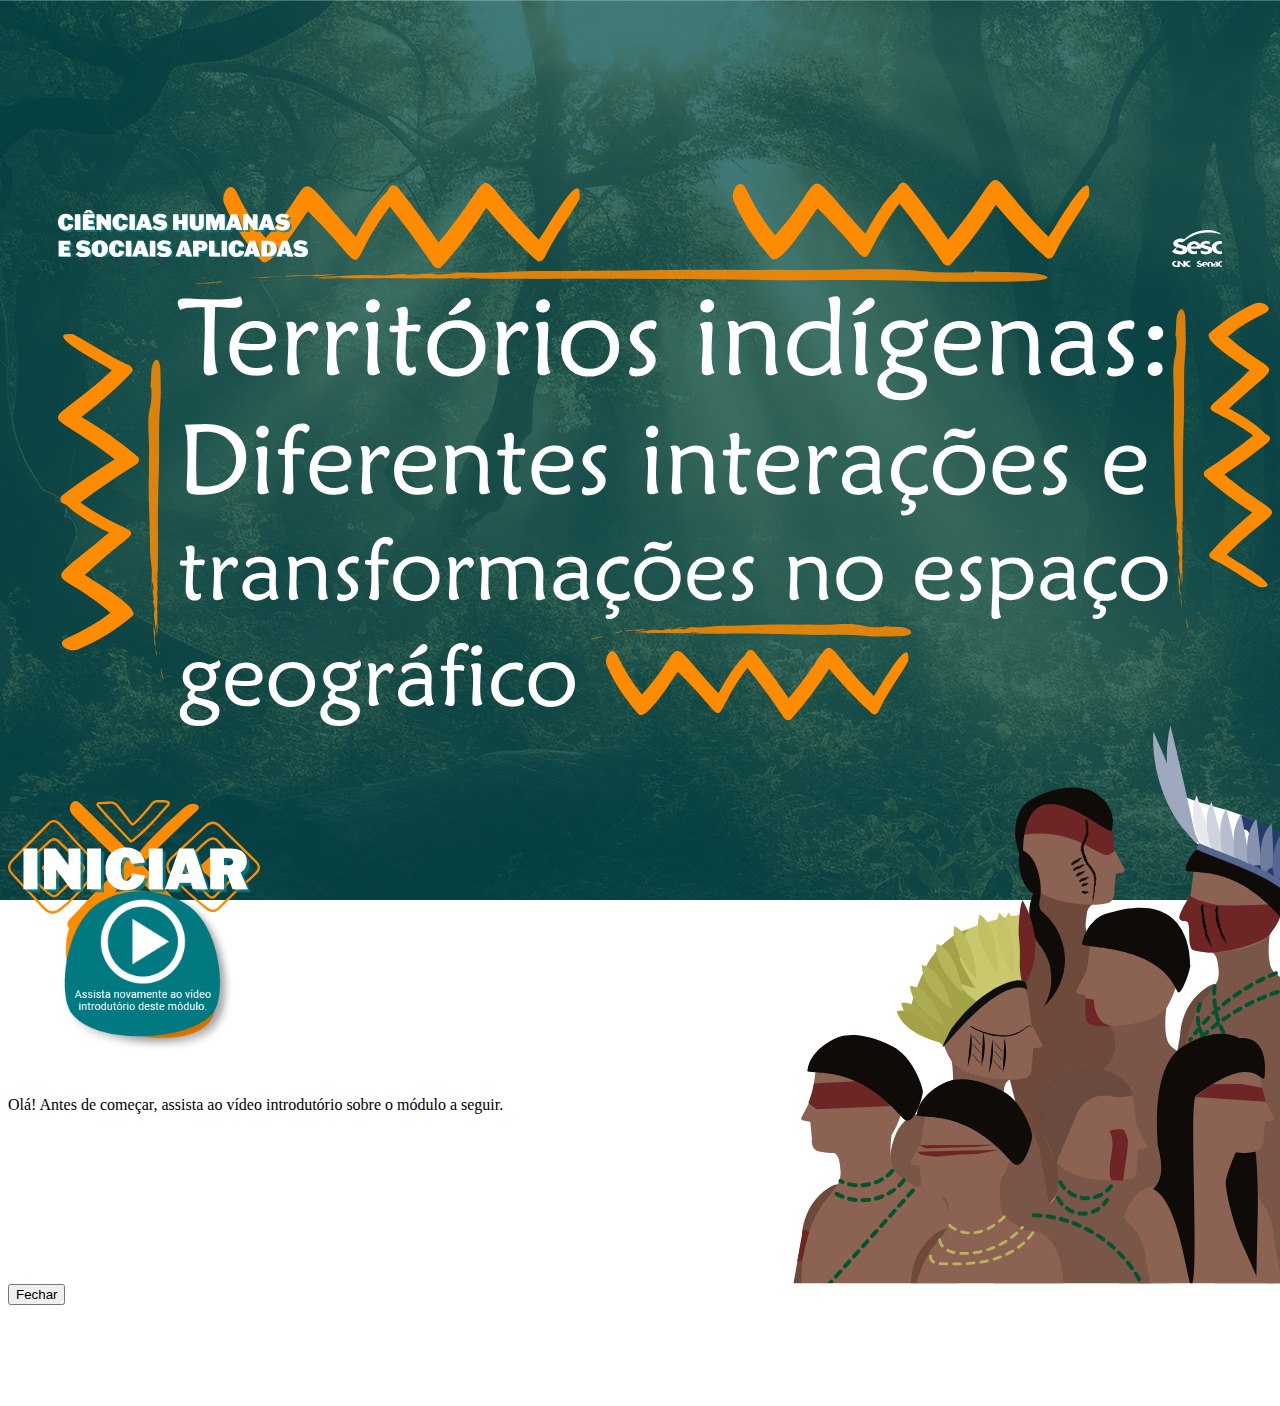
==== index.html @ 5494e63e "commit1" ====
<!DOCTYPE html>
<html lang="en">
    <head>
        <meta charset="UTF-8">
        <meta http-equiv="X-UA-Compatible" content="IE=edge">
        <meta name="viewport" content="width=device-width, initial-scale=1.0">
        <!-- Bootstrap CSS v5.0.2 -->      
        <link rel="stylesheet" href="assets/bootstrap/bootstrap.min.css">
        <link rel="stylesheet" href="assets/css/animate.min.css" />
        <link rel="stylesheet" href="assets/fa/css/all.min.css">
        <link rel="stylesheet" href="animate.min.css">
        <link rel="stylesheet" href="custom.css">
        <title>Tela inicial</title>
    </head>
    <body>
        <div class="container">
            
            <h2 style="color: white; font-size: 22px; margin-top: 30px" class="animate__animated animate__backInDown h2titulo">
                <img src="img/tela_inicial/area.svg" alt="">
            </h2>
            <img src="img/tela_inicial/logo.svg" class="logo3" alt="">
            <img src="img/Video_apresentacao_pq_layout.png" class="btVideo2 imgVideo btVideo" data-bs-toggle="modal" data-bs-target="#modal-video" aria-hidden="true" alt="">

            <div class="inicial d-flex justify-space-between">
                <!-- <div class="d-none d-xl-block img-menina animate__animated animate__fadeInUp animate__delay-1s"></div> -->
                <div class="titulo-menu">
                    <div class="titulo">
                        <img src="img/tela_inicial/Titulo.svg" class="img-fluid animate__animated animate__backInDown tituloImg">
                    </div>
                    
                    <!-- <button type="button" class="imgVideo btVideo" data-bs-toggle="modal" data-bs-target="#modal-video" aria-hidden="true"></button> -->
                    <nav class="menu">
                        <ul class="d-flex justify-content-evenly flex-wrap">
                            <li><a href="conteudo/1_fenomenosocial/index.html?page=1"  class="bt-fenomeno animate__animated animate__fadeInLeft" target="_blank" title="Fenômeno Social"></a></li>
                            <!-- <li><a href="conteudo/2_disputas_territoriais/index.html?page=1" class="bt-disputas animate__animated animate__fadeInLeft" target="_blank" title="Disputas territoriais"></a></li>
                            <li><a href="conteudo/3_juventude/index.html?page=1" class="bt-fronteiras animate__animated animate__fadeInLeft" target="_blank" title="As fronteiras urbanas, fronteiras culturais e a juventude"></a></li>
                            <li><a href="conteudo/4_questoes_ambientais/index.html?page=1"  class="bt-questoes animate__animated animate__fadeInLeft" target="_blank" title="Questões ambientais"></a></li>
                            <li><a href="conteudo/5_referencias/index.html?page=1" class="bt-referencias animate__animated animate__fadeInLeft" target="_blank" title="Referências"></a></li>
                         -->
                        </ul>
                    </nav>
                </div>
            </div>
                <div class="d-none d-xl-block img-menino animate__animated animate__fadeInDown animate__delay-1s"></div>
        </div>
        <!-- <div class="box">
            
            <div class="d-none d-xl-block img-menino animate__animated animate__fadeInDown animate__delay-1s"></div>
        </div> -->
        
        <div class="backdrop" aria-hidden="true">
            <div class="modal-intro">
              <p>Olá! Antes de começar, assista ao vídeo introdutório sobre o módulo a seguir.</p>
              <div class="embed-responsive embed-responsive-16by9">
                <iframe class="ytb embed-responsive-item" src="https://www.youtube.com/embed/ACyc3A1-C34?si=5QGwlohZGbr4dypa" title="YouTube video player" frameborder="0" allow="accelerometer; autoplay; clipboard-write; encrypted-media; gyroscope; picture-in-picture; web-share" allowfullscreen></iframe>
            </div>
              
              <div class="footer">
                    <button class="botao-fechar">Fechar</button>
                </div>
            </div>
        </div>
   

        <!-- Bootstrap JavaScript Libraries -->
        <script src="assets/bootstrap/bootstrap.bundle.min.js"></script>
        <!--Jquery-->
        <script src="assets/js/jquery-3.6.0.min.js"></script>
        <script src="assets/js/telaInicial.js"></script>
        <script>
            var scriptElem=document.createElement("script");
            scriptElem.src="https://plugin.handtalk.me/web/latest/handtalk.min.js",
            scriptElem.charset="UTF-8",
            scriptElem.onload=function(){
                window.ht = new HT({
                    token:"bf5b7efb148a829a126a0e0c9fd533bf",
                    align:"top",
                    videoEnabled: true,
                    ytEmbedReplace: true,           
                    mobileConfig:{align:"right",
                                    actionsAlign:"top",
                                    customButtonStyle:{
                                        borderRadius:"6px",
                                        size:"38px",
                                        horizontalMargin:"13px",
                                        bottomMargin:"140px",
                                        rightMargin:"40px"}
                                    }
                    });        
                $('.ht-skip').attr("aria-hidden","true")
            },
            document.body.appendChild(scriptElem);
        </script>
    </body>
</html>
---- custom.css ----
body{
    background: url('img/tela_inicial/bg.jpg') no-repeat;
    background-attachment: fixed;
    background-size: cover;
    position: relative;
    overflow: hidden;
}
.h2titulo{
    position: absolute;
    left: 0;
}
.h2titulo{
    width: 250px;
    margin-left: 50px;
}
.tituloImg{
    margin-left: 50px;
}
.container{
    padding: 0 !important;
    max-width: 100%;
    width: 100%;
    height: 100vh;
}
.menu{
    width: 990px;
}
.box{
    width: 100%;
    height: 100vh;
    position: relative;
}
.img-menina{
    background: url('assets/objetos/img-menina.jpg') no-repeat;
    background-position: top center;
    width: 490px;
    height: 100vh;
}

.img-menino{
    background: url('img/tela_inicial/indios.svg') no-repeat;
    background-position: top center;
    width: 45%;
    height: 78vh;
    right: -5%;
    bottom: -9%;
    position: absolute;
}
.titulo{
    margin-top: 180px;
    margin-left: auto;
    margin-right: auto;
    text-align: center;
    margin-bottom: 70px;
}
.menu ul{padding: 0;}
.menu li{
    list-style: none;
    width: 295px;
    height: 72px;
    margin-bottom: 20px;
}
.menu a{
    width: 322px;
    height: 133px;
    background-repeat: no-repeat;
    display: block;
}


.bt-fenomeno{
    background: url('img/tela_inicial/bt_iniciar.svg') no-repeat;
    animation-delay: 2s;
    transition: all ease 0.3s;
}
.bt-fenomeno:hover{
    height: 140px;
    transform: scale(1.1);
}
.bt-disputas{
    background: url('assets/objetos/bt04.png') no-repeat;
    animation-delay: 3s;
}
.bt-disputas:hover{
    background: url('assets/objetos/bt04_.png') no-repeat;
}
.bt-fronteiras{
    background: url('assets/objetos/bt05.png') no-repeat;
    animation-delay: 4s;
}
.bt-fronteiras:hover{
    background: url('assets/objetos/bt05_.png') no-repeat;
}
.bt-questoes{
    background: url('assets/objetos/bt06.png') no-repeat;
    animation-delay: 5s;
}
.bt-questoes:hover{
    background: url('assets/objetos/bt06_.png') no-repeat;
}
.bt-referencias{
    background: url('assets/objetos/bt07.png') no-repeat;
    animation-delay: 6s;
}
.bt-referencias:hover{
    background: url('assets/objetos/bt07_.png') no-repeat;
}

.logo3{
    position: absolute;
    width: 50px;
    right: 50px;
    top: 50px;
}
.btVideo2{
    position: absolute;
    bottom: 250px;
    left: 50px;
    width: 180px;
}
@media screen and (max-width: 768px){
    .inicial{
        align-items: center;
        flex-direction: column;
        display: flex;
    }
    .menu{
        width: 100%;
    }
    .menu ul{
        flex-direction: column;
        align-items: center;
        padding: 0;
    }
    .menu li a{
        animation-delay: 1s !important;
    }
    .titulo{
        margin-top: 100px;
        padding: 0 20px;
    }
}
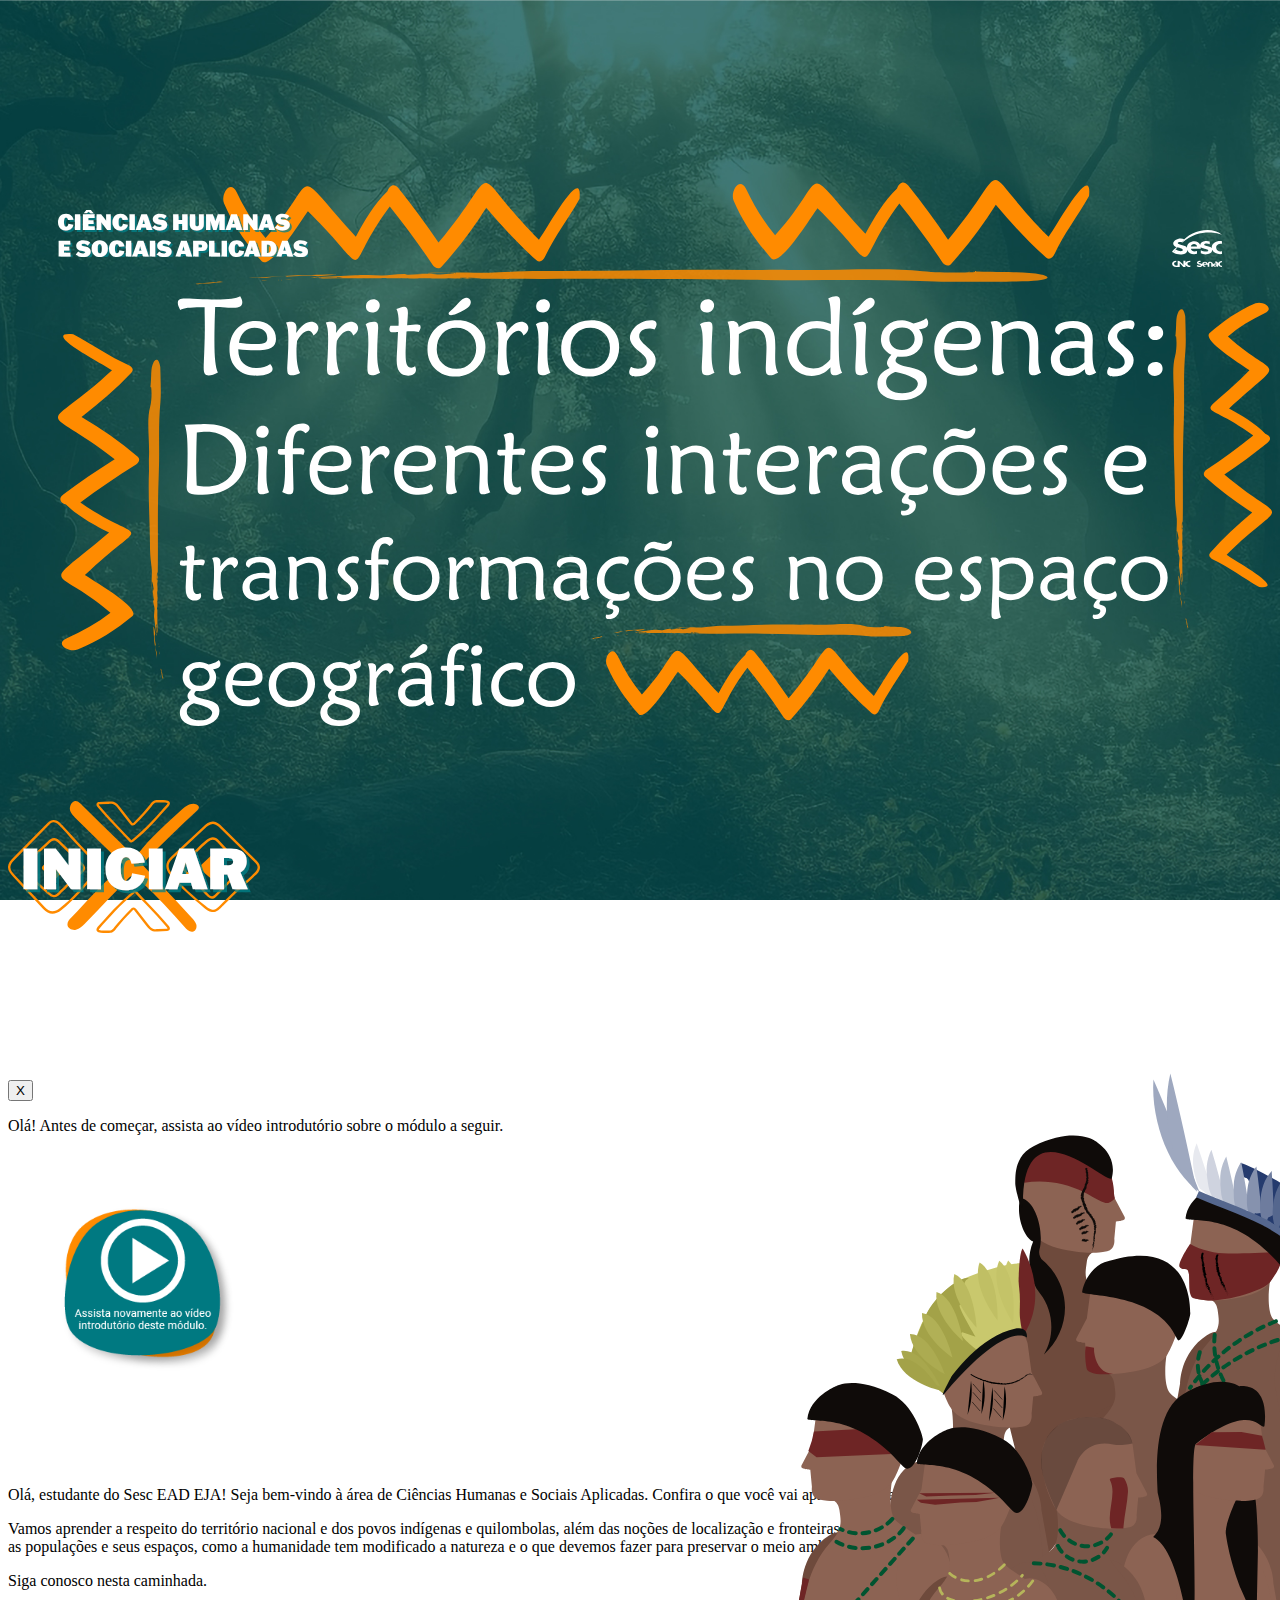
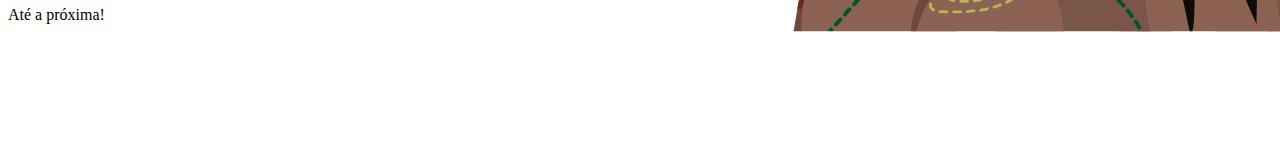
==== commit 36f3c858: "ajuste" ====
--- a/index.html
+++ b/index.html
@@ -1,95 +1,120 @@
 <!DOCTYPE html>
 <html lang="en">
-    <head>
-        <meta charset="UTF-8">
-        <meta http-equiv="X-UA-Compatible" content="IE=edge">
-        <meta name="viewport" content="width=device-width, initial-scale=1.0">
-        <!-- Bootstrap CSS v5.0.2 -->      
-        <link rel="stylesheet" href="assets/bootstrap/bootstrap.min.css">
-        <link rel="stylesheet" href="assets/css/animate.min.css" />
-        <link rel="stylesheet" href="assets/fa/css/all.min.css">
-        <link rel="stylesheet" href="animate.min.css">
-        <link rel="stylesheet" href="custom.css">
-        <title>Tela inicial</title>
-    </head>
-    <body>
-        <div class="container">
-            
-            <h2 style="color: white; font-size: 22px; margin-top: 30px" class="animate__animated animate__backInDown h2titulo">
-                <img src="img/tela_inicial/area.svg" alt="">
-            </h2>
-            <img src="img/tela_inicial/logo.svg" class="logo3" alt="">
-            <img src="img/Video_apresentacao_pq_layout.png" class="btVideo2 imgVideo btVideo" data-bs-toggle="modal" data-bs-target="#modal-video" aria-hidden="true" alt="">
 
-            <div class="inicial d-flex justify-space-between">
-                <!-- <div class="d-none d-xl-block img-menina animate__animated animate__fadeInUp animate__delay-1s"></div> -->
-                <div class="titulo-menu">
-                    <div class="titulo">
-                        <img src="img/tela_inicial/Titulo.svg" class="img-fluid animate__animated animate__backInDown tituloImg">
-                    </div>
-                    
-                    <!-- <button type="button" class="imgVideo btVideo" data-bs-toggle="modal" data-bs-target="#modal-video" aria-hidden="true"></button> -->
-                    <nav class="menu">
-                        <ul class="d-flex justify-content-evenly flex-wrap">
-                            <li><a href="conteudo/1_fenomenosocial/index.html?page=1"  class="bt-fenomeno animate__animated animate__fadeInLeft" target="_blank" title="Fenômeno Social"></a></li>
-                            <!-- <li><a href="conteudo/2_disputas_territoriais/index.html?page=1" class="bt-disputas animate__animated animate__fadeInLeft" target="_blank" title="Disputas territoriais"></a></li>
+<head>
+    <meta charset="UTF-8">
+    <meta http-equiv="X-UA-Compatible" content="IE=edge">
+    <meta name="viewport" content="width=device-width, initial-scale=1.0">
+    <!-- Bootstrap CSS v5.0.2 -->
+    <link rel="stylesheet" href="assets/bootstrap/bootstrap.min.css">
+    <link rel="stylesheet" href="assets/css/animate.min.css" />
+    <link rel="stylesheet" href="assets/fa/css/all.min.css">
+    <link rel="stylesheet" href="animate.min.css">
+    <link rel="stylesheet" href="custom.css">
+    <title>Tela inicial</title>
+</head>
+
+<body>
+    <div class="container">
+
+        <h2 style="color: white; font-size: 22px; margin-top: 30px"
+            class="animate__animated animate__backInDown h2titulo">
+            <img src="img/tela_inicial/area.svg" class="tituloprincipal" alt="">
+        </h2>
+        <img src="img/tela_inicial/logo.svg" class="logo3" alt="">
+        <img src="img/Video_apresentacao_pq_layout.png" class="btVideo2 imgVideo btVideo" data-bs-toggle="modal"
+            data-bs-target="#modal-video" aria-hidden="true" alt="">
+        <div class="inicial d-flex justify-space-between">
+            <!-- <div class="d-none d-xl-block img-menina animate__animated animate__fadeInUp animate__delay-1s"></div> -->
+            <div class="titulo-menu">
+                <div class="titulo">
+                    <img src="img/tela_inicial/Titulo.svg"
+                        class="img-fluid animate__animated animate__backInDown tituloImg">
+                </div>
+
+                <!-- <button type="button" class="imgVideo btVideo" data-bs-toggle="modal" data-bs-target="#modal-video" aria-hidden="true"></button> -->
+                <nav class="menu">
+                    <ul class="d-flex justify-content-evenly flex-wrap">
+                        <li><a href="conteudo/1_fenomenosocial/index.html?page=1"
+                                class="bt-fenomeno animate__animated animate__fadeInLeft" target="_blank"
+                                title="Fenômeno Social"></a></li>
+                        <!-- <li><a href="conteudo/2_disputas_territoriais/index.html?page=1" class="bt-disputas animate__animated animate__fadeInLeft" target="_blank" title="Disputas territoriais"></a></li>
                             <li><a href="conteudo/3_juventude/index.html?page=1" class="bt-fronteiras animate__animated animate__fadeInLeft" target="_blank" title="As fronteiras urbanas, fronteiras culturais e a juventude"></a></li>
                             <li><a href="conteudo/4_questoes_ambientais/index.html?page=1"  class="bt-questoes animate__animated animate__fadeInLeft" target="_blank" title="Questões ambientais"></a></li>
                             <li><a href="conteudo/5_referencias/index.html?page=1" class="bt-referencias animate__animated animate__fadeInLeft" target="_blank" title="Referências"></a></li>
                          -->
-                        </ul>
-                    </nav>
-                </div>
+                    </ul>
+                </nav>
             </div>
-                <div class="d-none d-xl-block img-menino animate__animated animate__fadeInDown animate__delay-1s"></div>
         </div>
-        <!-- <div class="box">
+        <div class="d-none d-xl-block img-menino animate__animated animate__fadeInDown animate__delay-1s"></div>
+    </div>
+    <!-- <div class="box">
             
             <div class="d-none d-xl-block img-menino animate__animated animate__fadeInDown animate__delay-1s"></div>
         </div> -->
-        
-        <div class="backdrop" aria-hidden="true">
-            <div class="modal-intro">
-              <p>Olá! Antes de começar, assista ao vídeo introdutório sobre o módulo a seguir.</p>
-              <div class="embed-responsive embed-responsive-16by9">
-                <iframe class="ytb embed-responsive-item" src="https://www.youtube.com/embed/ACyc3A1-C34?si=5QGwlohZGbr4dypa" title="YouTube video player" frameborder="0" allow="accelerometer; autoplay; clipboard-write; encrypted-media; gyroscope; picture-in-picture; web-share" allowfullscreen></iframe>
-            </div>
-              
-              <div class="footer">
-                    <button class="botao-fechar">Fechar</button>
+
+    <div class="backdrop">
+        <div class="modal-video">
+            <div class="wrapper">
+                <button id="fechar-video">X</button>
+                <p>Olá! Antes de começar, assista ao vídeo introdutório sobre o módulo a seguir.</p>
+                <div class="embed-responsive embed-responsive-16by9">
+                    <iframe class="ytb embed-responsive-item" width="560" height="315"
+                        src="https://www.youtube.com/embed/corOvwp9TAw?si=p3zNtSF4czea5FwX" title="YouTube video player"
+                        frameborder="0"
+                        allow="accelerometer; autoplay; clipboard-write; encrypted-media; gyroscope; picture-in-picture; web-share"
+                        allowfullscreen></iframe>
                 </div>
             </div>
-        </div>
-   
 
-        <!-- Bootstrap JavaScript Libraries -->
-        <script src="assets/bootstrap/bootstrap.bundle.min.js"></script>
-        <!--Jquery-->
-        <script src="assets/js/jquery-3.6.0.min.js"></script>
-        <script src="assets/js/telaInicial.js"></script>
-        <script>
-            var scriptElem=document.createElement("script");
-            scriptElem.src="https://plugin.handtalk.me/web/latest/handtalk.min.js",
-            scriptElem.charset="UTF-8",
-            scriptElem.onload=function(){
-                window.ht = new HT({
-                    token:"bf5b7efb148a829a126a0e0c9fd533bf",
-                    align:"top",
-                    videoEnabled: true,
-                    ytEmbedReplace: true,           
-                    mobileConfig:{align:"right",
-                                    actionsAlign:"top",
-                                    customButtonStyle:{
-                                        borderRadius:"6px",
-                                        size:"38px",
-                                        horizontalMargin:"13px",
-                                        bottomMargin:"140px",
-                                        rightMargin:"40px"}
-                                    }
-                    });        
-                $('.ht-skip').attr("aria-hidden","true")
-            },
-            document.body.appendChild(scriptElem);
-        </script>
-    </body>
-</html>
+            <div class="only-print sr-only">
+                <p>Olá, estudante do Sesc EAD EJA! Seja bem-vindo à área de Ciências Humanas e Sociais Aplicadas.
+                    Confira o
+                    que você vai aprender neste módulo.</p>
+                <p>Vamos aprender a respeito do território nacional e dos povos indígenas e quilombolas, além das noções
+                    de
+                    localização e fronteiras presentes no dia a dia. Também vamos entender as interações entre as
+                    populações
+                    e seus espaços, como a humanidade tem modificado a natureza e o que devemos fazer para preservar o
+                    meio
+                    ambiente.</p>
+                <p>Siga conosco nesta caminhada.</p>
+                <p>Até a próxima!</p>
+            </div>
+
+
+            <!-- Bootstrap JavaScript Libraries -->
+            <!-- <script src="assets/bootstrap/bootstrap.bundle.min.js"></script> -->
+            <!--Jquery-->
+            <script src="assets/js/jquery-3.6.0.min.js"></script>
+            <script src="assets/js/telaInicial.js"></script>
+            <script>
+                var scriptElem = document.createElement("script");
+                scriptElem.src = "https://plugin.handtalk.me/web/latest/handtalk.min.js",
+                    scriptElem.charset = "UTF-8",
+                    scriptElem.onload = function () {
+                        window.ht = new HT({
+                            token: "bf5b7efb148a829a126a0e0c9fd533bf",
+                            align: "top",
+                            videoEnabled: true,
+                            ytEmbedReplace: true,
+                            mobileConfig: {
+                                align: "right",
+                                actionsAlign: "top",
+                                customButtonStyle: {
+                                    borderRadius: "6px",
+                                    size: "38px",
+                                    horizontalMargin: "13px",
+                                    bottomMargin: "140px",
+                                    rightMargin: "40px"
+                                }
+                            }
+                        });
+                        $('.ht-skip').attr("aria-hidden", "true")
+                    },
+                    document.body.appendChild(scriptElem);
+            </script>
+</body>
+
+</html>